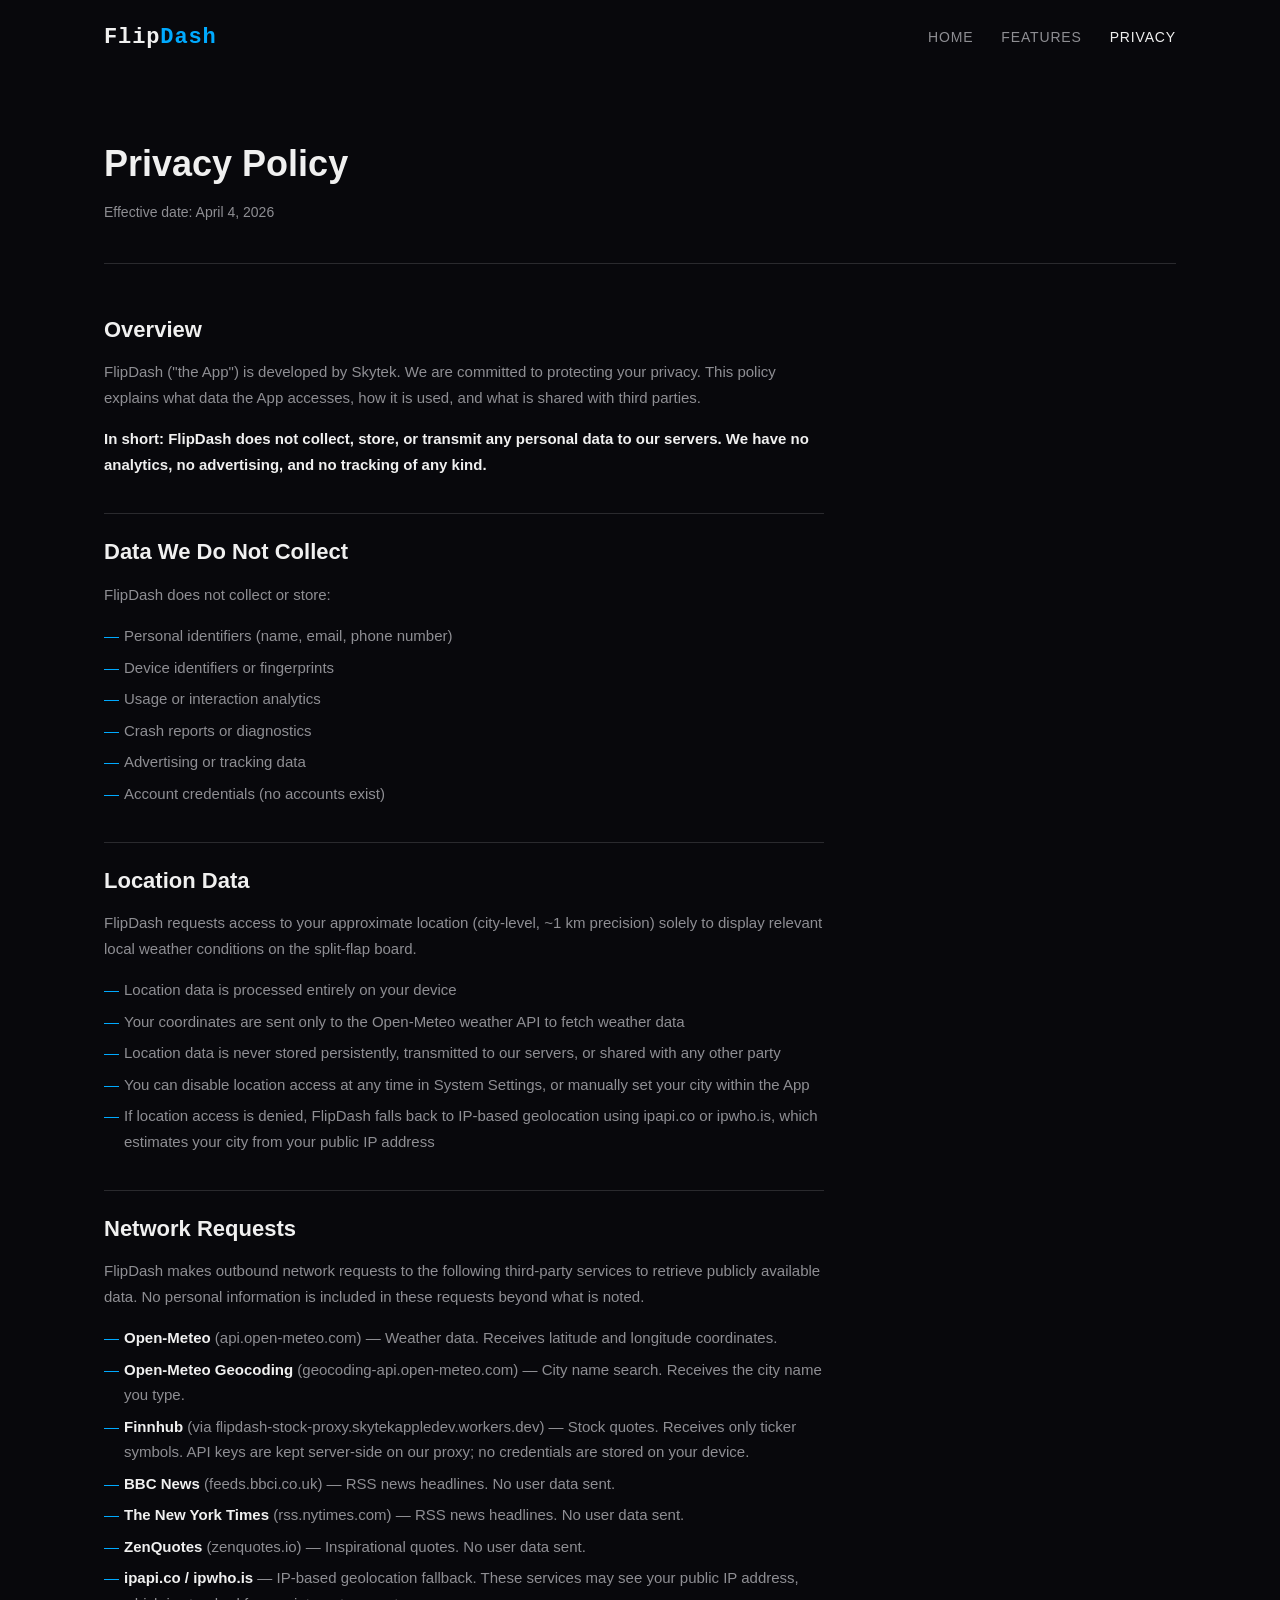
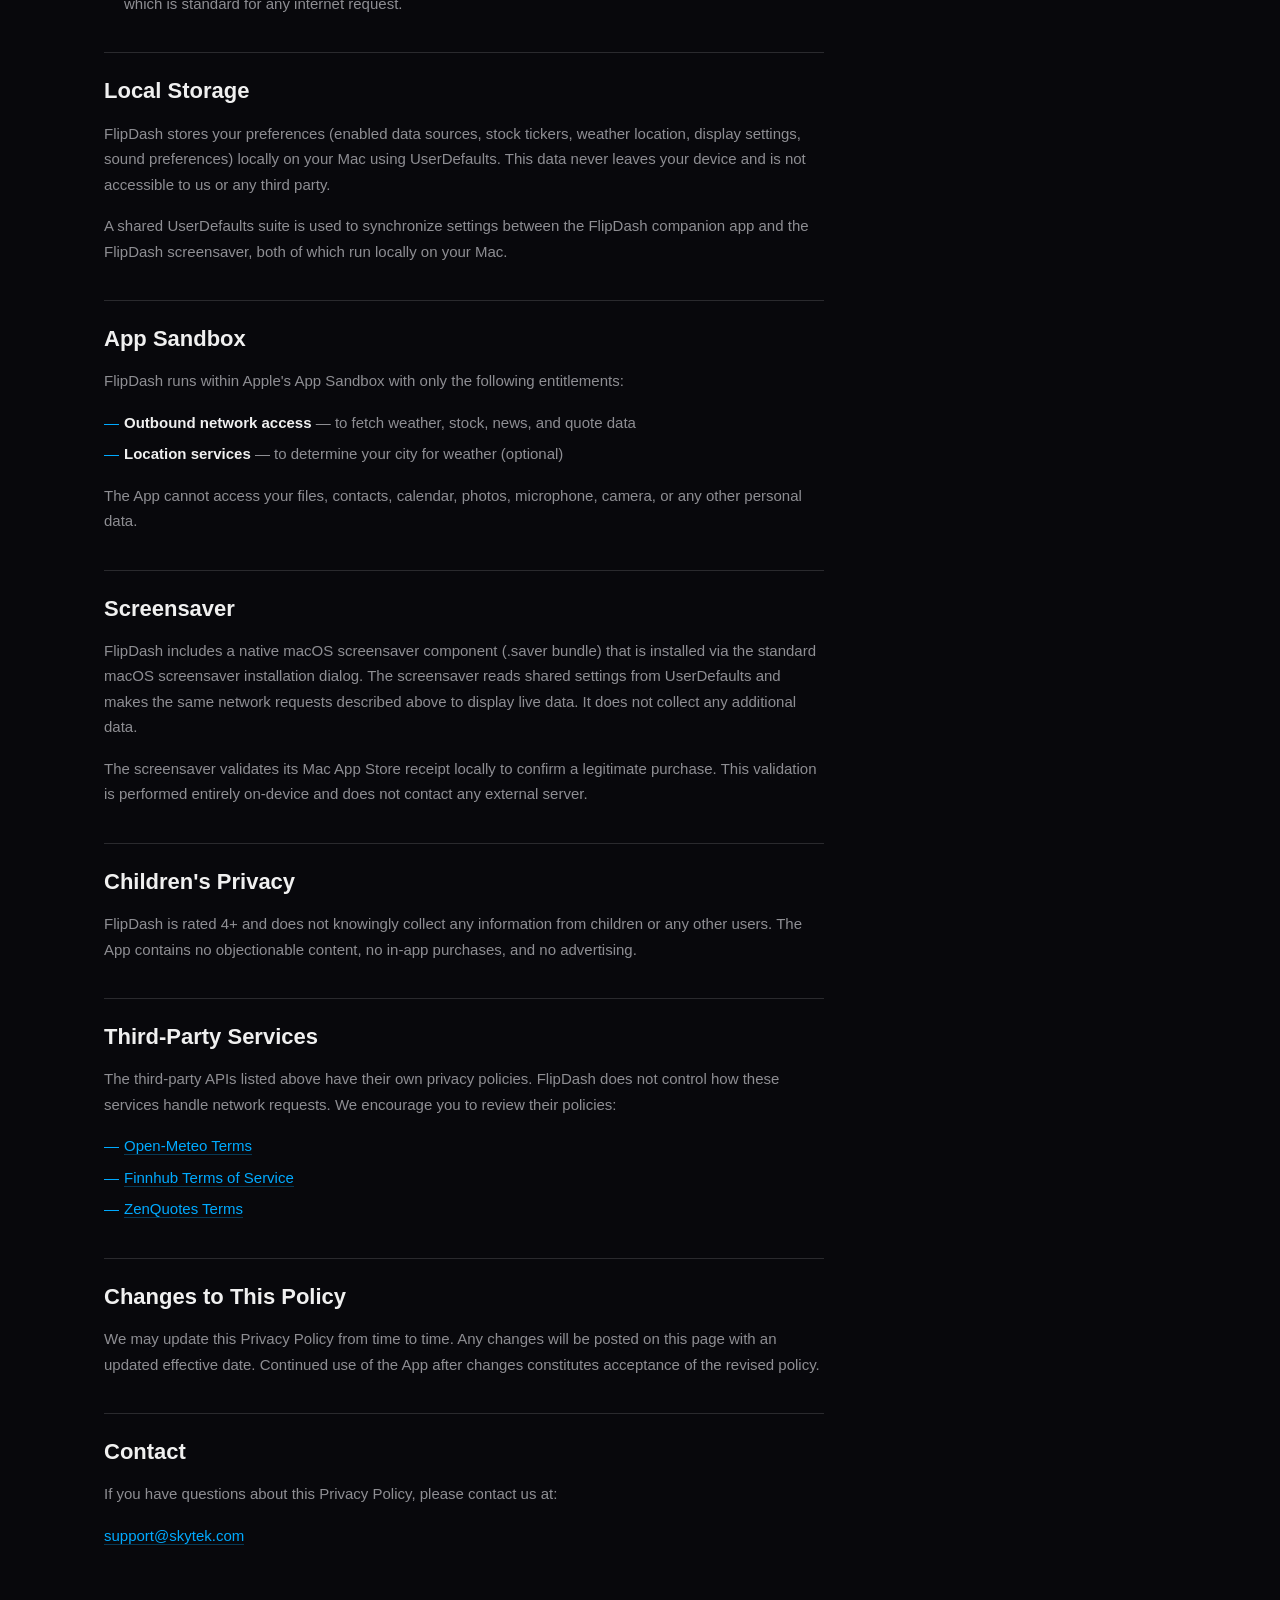
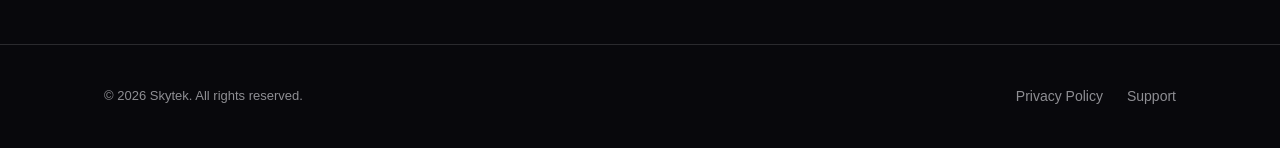
==== privacy.html @ 715c6bc6 "Add files via upload" ====
<!DOCTYPE html>
<html lang="en">
<head>
  <meta charset="UTF-8">
  <meta name="viewport" content="width=device-width, initial-scale=1.0">
  <title>Privacy Policy — FlipDash</title>
  <meta name="description" content="FlipDash privacy policy. We do not collect, store, or transmit any personal data.">
  <meta name="theme-color" content="#08080C">
  <link rel="stylesheet" href="style.css">
</head>
<body>

<!-- ====== Nav ====== -->
<header class="container">
  <nav class="site-nav">
    <a href="index.html" class="logo">Flip<span class="accent">Dash</span></a>
    <div class="nav-links">
      <a href="index.html">Home</a>
      <a href="index.html#features">Features</a>
      <a href="privacy.html" style="color:var(--text);">Privacy</a>
    </div>
  </nav>
</header>

<!-- ====== Page Header ====== -->
<div class="container">
  <div class="page-header">
    <h1>Privacy Policy</h1>
    <p class="date">Effective date: April 4, 2026</p>
  </div>
</div>

<!-- ====== Content ====== -->
<div class="container">
  <div class="prose">

    <h2>Overview</h2>
    <p>
      FlipDash ("the App") is developed by Skytek. We are committed to protecting your privacy. This policy explains what data the App accesses, how it is used, and what is shared with third parties.
    </p>
    <p>
      <strong>In short: FlipDash does not collect, store, or transmit any personal data to our servers. We have no analytics, no advertising, and no tracking of any kind.</strong>
    </p>

    <h2>Data We Do Not Collect</h2>
    <p>FlipDash does not collect or store:</p>
    <ul>
      <li>Personal identifiers (name, email, phone number)</li>
      <li>Device identifiers or fingerprints</li>
      <li>Usage or interaction analytics</li>
      <li>Crash reports or diagnostics</li>
      <li>Advertising or tracking data</li>
      <li>Account credentials (no accounts exist)</li>
    </ul>

    <h2>Location Data</h2>
    <p>
      FlipDash requests access to your approximate location (city-level, ~1 km precision) solely to display relevant local weather conditions on the split-flap board.
    </p>
    <ul>
      <li>Location data is processed entirely on your device</li>
      <li>Your coordinates are sent only to the Open-Meteo weather API to fetch weather data</li>
      <li>Location data is never stored persistently, transmitted to our servers, or shared with any other party</li>
      <li>You can disable location access at any time in System Settings, or manually set your city within the App</li>
      <li>If location access is denied, FlipDash falls back to IP-based geolocation using ipapi.co or ipwho.is, which estimates your city from your public IP address</li>
    </ul>

    <h2>Network Requests</h2>
    <p>
      FlipDash makes outbound network requests to the following third-party services to retrieve publicly available data. No personal information is included in these requests beyond what is noted.
    </p>
    <ul>
      <li><strong>Open-Meteo</strong> (api.open-meteo.com) — Weather data. Receives latitude and longitude coordinates.</li>
      <li><strong>Open-Meteo Geocoding</strong> (geocoding-api.open-meteo.com) — City name search. Receives the city name you type.</li>
      <li><strong>Finnhub</strong> (via flipdash-stock-proxy.skytekappledev.workers.dev) — Stock quotes. Receives only ticker symbols. API keys are kept server-side on our proxy; no credentials are stored on your device.</li>
      <li><strong>BBC News</strong> (feeds.bbci.co.uk) — RSS news headlines. No user data sent.</li>
      <li><strong>The New York Times</strong> (rss.nytimes.com) — RSS news headlines. No user data sent.</li>
      <li><strong>ZenQuotes</strong> (zenquotes.io) — Inspirational quotes. No user data sent.</li>
      <li><strong>ipapi.co / ipwho.is</strong> — IP-based geolocation fallback. These services may see your public IP address, which is standard for any internet request.</li>
    </ul>

    <h2>Local Storage</h2>
    <p>
      FlipDash stores your preferences (enabled data sources, stock tickers, weather location, display settings, sound preferences) locally on your Mac using UserDefaults. This data never leaves your device and is not accessible to us or any third party.
    </p>
    <p>
      A shared UserDefaults suite is used to synchronize settings between the FlipDash companion app and the FlipDash screensaver, both of which run locally on your Mac.
    </p>

    <h2>App Sandbox</h2>
    <p>
      FlipDash runs within Apple's App Sandbox with only the following entitlements:
    </p>
    <ul>
      <li><strong>Outbound network access</strong> — to fetch weather, stock, news, and quote data</li>
      <li><strong>Location services</strong> — to determine your city for weather (optional)</li>
    </ul>
    <p>
      The App cannot access your files, contacts, calendar, photos, microphone, camera, or any other personal data.
    </p>

    <h2>Screensaver</h2>
    <p>
      FlipDash includes a native macOS screensaver component (.saver bundle) that is installed via the standard macOS screensaver installation dialog. The screensaver reads shared settings from UserDefaults and makes the same network requests described above to display live data. It does not collect any additional data.
    </p>
    <p>
      The screensaver validates its Mac App Store receipt locally to confirm a legitimate purchase. This validation is performed entirely on-device and does not contact any external server.
    </p>

    <h2>Children's Privacy</h2>
    <p>
      FlipDash is rated 4+ and does not knowingly collect any information from children or any other users. The App contains no objectionable content, no in-app purchases, and no advertising.
    </p>

    <h2>Third-Party Services</h2>
    <p>
      The third-party APIs listed above have their own privacy policies. FlipDash does not control how these services handle network requests. We encourage you to review their policies:
    </p>
    <ul>
      <li><a href="https://open-meteo.com/en/terms" target="_blank" rel="noopener">Open-Meteo Terms</a></li>
      <li><a href="https://finnhub.io/terms-of-service" target="_blank" rel="noopener">Finnhub Terms of Service</a></li>
      <li><a href="https://zenquotes.io/terms" target="_blank" rel="noopener">ZenQuotes Terms</a></li>
    </ul>

    <h2>Changes to This Policy</h2>
    <p>
      We may update this Privacy Policy from time to time. Any changes will be posted on this page with an updated effective date. Continued use of the App after changes constitutes acceptance of the revised policy.
    </p>

    <h2>Contact</h2>
    <p>
      If you have questions about this Privacy Policy, please contact us at:
    </p>
    <p>
      <!-- Replace with your actual contact email -->
      <a href="mailto:support@skytek.com">support@skytek.com</a>
    </p>

  </div>
</div>

<!-- ====== Footer ====== -->
<footer>
  <div class="container">
    <div class="footer-inner">
      <div class="footer-copy">© 2026 Skytek. All rights reserved.</div>
      <div class="footer-links">
        <a href="privacy.html">Privacy Policy</a>
        <a href="mailto:support@skytek.com">Support</a>
      </div>
    </div>
  </div>
</footer>

</body>
</html>
---- style.css ----
/* ============================================================
   FlipDash — Airport-Themed Marketing Site
   ============================================================ */

/* --- Reset & Base --- */
*, *::before, *::after { box-sizing: border-box; margin: 0; padding: 0; }

:root {
  --bg:        #08080C;
  --bg-card:   #111116;
  --bg-tile:   #1C1C1E;
  --border:    #2A2A2E;
  --text:      #F0F0F0;
  --text-dim:  #8E8E93;
  --cyan:      #00AAFF;
  --teal:      #00FFCC;
  --green:     #00FF7F;
  --orange:    #FF4D00;
  --purple:    #AA00FF;
  --red:       #FF2D00;
  --yellow:    #FFCC00;
  --mono:      'SF Mono', 'Fira Code', 'JetBrains Mono', 'Cascadia Code', 'Consolas', monospace;
  --sans:      -apple-system, BlinkMacSystemFont, 'Inter', 'Segoe UI', Helvetica, Arial, sans-serif;
  --max-w:     1120px;
}

html { scroll-behavior: smooth; }

body {
  font-family: var(--sans);
  background: var(--bg);
  color: var(--text);
  line-height: 1.6;
  -webkit-font-smoothing: antialiased;
  overflow-x: hidden;
}

a { color: var(--cyan); text-decoration: none; transition: color .2s; }
a:hover { color: var(--teal); }

img { max-width: 100%; height: auto; display: block; }

/* --- Utility --- */
.container { max-width: var(--max-w); margin: 0 auto; padding: 0 24px; }
.sr-only { position: absolute; width: 1px; height: 1px; overflow: hidden; clip: rect(0,0,0,0); }

/* --- Top Bar (airport ticker strip) --- */
.top-bar {
  background: var(--bg-tile);
  border-bottom: 1px solid var(--border);
  padding: 10px 0;
  font-family: var(--mono);
  font-size: 13px;
  letter-spacing: .08em;
  color: var(--text-dim);
  text-transform: uppercase;
  overflow: hidden;
}
.top-bar .marquee {
  display: flex;
  gap: 48px;
  animation: marquee 30s linear infinite;
  white-space: nowrap;
}
.top-bar .marquee span { flex-shrink: 0; }
.top-bar .dot { color: var(--green); margin-right: 6px; }

@keyframes marquee {
  0%   { transform: translateX(0); }
  100% { transform: translateX(-50%); }
}

/* --- Nav --- */
.site-nav {
  display: flex;
  align-items: center;
  justify-content: space-between;
  padding: 20px 0;
}
.site-nav .logo {
  font-family: var(--mono);
  font-size: 22px;
  font-weight: 700;
  color: var(--text);
  letter-spacing: .04em;
}
.site-nav .logo .accent { color: var(--cyan); }
.nav-links { display: flex; gap: 28px; align-items: center; }
.nav-links a { font-size: 14px; font-weight: 500; color: var(--text-dim); text-transform: uppercase; letter-spacing: .06em; }
.nav-links a:hover { color: var(--text); }

/* --- Hero --- */
.hero {
  text-align: center;
  padding: 80px 0 60px;
  position: relative;
}
.hero::before {
  content: '';
  position: absolute;
  top: 0; left: 50%;
  transform: translateX(-50%);
  width: 600px; height: 600px;
  background: radial-gradient(circle, rgba(0,170,255,.08) 0%, transparent 70%);
  pointer-events: none;
}

.hero-badge {
  display: inline-flex;
  align-items: center;
  gap: 8px;
  background: rgba(0,170,255,.1);
  border: 1px solid rgba(0,170,255,.25);
  border-radius: 100px;
  padding: 6px 16px;
  font-size: 13px;
  font-weight: 600;
  color: var(--cyan);
  text-transform: uppercase;
  letter-spacing: .08em;
  margin-bottom: 28px;
}

/* --- Split-flap title --- */
.flap-title {
  display: flex;
  justify-content: center;
  flex-wrap: wrap;
  gap: 6px;
  margin-bottom: 24px;
}
.flap-char {
  display: inline-flex;
  align-items: center;
  justify-content: center;
  width: 52px; height: 64px;
  background: var(--bg-tile);
  border: 1px solid var(--border);
  border-radius: 4px;
  font-family: var(--mono);
  font-size: 36px;
  font-weight: 700;
  color: #fff;
  position: relative;
  box-shadow: 0 2px 8px rgba(0,0,0,.4);
}
.flap-char::after {
  content: '';
  position: absolute;
  left: 0; right: 0;
  top: 50%;
  height: 1px;
  background: rgba(0,0,0,.6);
}
.flap-char.space { background: transparent; border-color: transparent; box-shadow: none; width: 20px; }

.hero-sub {
  font-size: 20px;
  color: var(--text-dim);
  max-width: 620px;
  margin: 0 auto 36px;
  line-height: 1.5;
}

/* --- CTA buttons --- */
.cta-group { display: flex; justify-content: center; gap: 16px; flex-wrap: wrap; }

.btn {
  display: inline-flex;
  align-items: center;
  gap: 8px;
  padding: 14px 28px;
  border-radius: 10px;
  font-size: 15px;
  font-weight: 600;
  border: none;
  cursor: pointer;
  transition: transform .15s, box-shadow .2s;
}
.btn:hover { transform: translateY(-1px); }

.btn-primary {
  background: #fff;
  color: #000;
  box-shadow: 0 4px 20px rgba(255,255,255,.1);
}
.btn-primary:hover { color: #000; box-shadow: 0 4px 28px rgba(255,255,255,.15); }

.btn-outline {
  background: transparent;
  color: var(--text);
  border: 1px solid var(--border);
}
.btn-outline:hover { border-color: var(--text-dim); color: #fff; }

.btn svg { width: 20px; height: 20px; flex-shrink: 0; }

/* --- Hero Screenshot --- */
.hero-screenshot {
  margin: 60px auto 0;
  max-width: 960px;
  border-radius: 12px;
  overflow: hidden;
  border: 1px solid var(--border);
  box-shadow: 0 20px 80px rgba(0,0,0,.5), 0 0 120px rgba(0,170,255,.06);
  position: relative;
}
.hero-screenshot img { width: 100%; display: block; }
.screenshot-placeholder {
  width: 100%;
  aspect-ratio: 16/10;
  background: linear-gradient(135deg, var(--bg-tile) 0%, #0f0f14 100%);
  display: flex;
  align-items: center;
  justify-content: center;
  font-family: var(--mono);
  font-size: 14px;
  color: var(--text-dim);
  letter-spacing: .06em;
}

/* --- Section shared --- */
section { padding: 80px 0; }
section + section { border-top: 1px solid var(--border); }

.section-label {
  font-family: var(--mono);
  font-size: 12px;
  text-transform: uppercase;
  letter-spacing: .14em;
  color: var(--cyan);
  margin-bottom: 12px;
}

.section-title {
  font-size: 36px;
  font-weight: 700;
  line-height: 1.2;
  margin-bottom: 16px;
}

.section-desc {
  font-size: 17px;
  color: var(--text-dim);
  max-width: 640px;
  line-height: 1.6;
}

/* --- Departure Board (data sources) --- */
.board {
  margin-top: 48px;
  background: var(--bg-tile);
  border: 1px solid var(--border);
  border-radius: 10px;
  overflow: hidden;
}
.board-header {
  display: grid;
  grid-template-columns: 60px 1fr 1fr 100px;
  padding: 12px 20px;
  background: rgba(0,0,0,.3);
  border-bottom: 1px solid var(--border);
  font-family: var(--mono);
  font-size: 11px;
  text-transform: uppercase;
  letter-spacing: .1em;
  color: var(--text-dim);
}
.board-row {
  display: grid;
  grid-template-columns: 60px 1fr 1fr 100px;
  padding: 16px 20px;
  border-bottom: 1px solid rgba(255,255,255,.04);
  align-items: center;
  transition: background .2s;
}
.board-row:last-child { border-bottom: none; }
.board-row:hover { background: rgba(255,255,255,.02); }

.board-icon {
  font-size: 24px;
  line-height: 1;
}
.board-source {
  font-weight: 600;
  font-size: 15px;
}
.board-detail {
  font-size: 14px;
  color: var(--text-dim);
}
.board-status {
  font-family: var(--mono);
  font-size: 12px;
  text-transform: uppercase;
  letter-spacing: .06em;
  text-align: right;
}
.status-live { color: var(--green); }

/* --- Feature Cards --- */
.features-grid {
  display: grid;
  grid-template-columns: repeat(3, 1fr);
  gap: 20px;
  margin-top: 48px;
}

.feature-card {
  background: var(--bg-card);
  border: 1px solid var(--border);
  border-radius: 12px;
  padding: 28px 24px;
  transition: border-color .2s, transform .2s;
}
.feature-card:hover {
  border-color: var(--cyan);
  transform: translateY(-2px);
}

.feature-icon {
  width: 44px; height: 44px;
  border-radius: 10px;
  display: flex;
  align-items: center;
  justify-content: center;
  font-size: 22px;
  margin-bottom: 16px;
}

.feature-card h3 {
  font-size: 17px;
  font-weight: 600;
  margin-bottom: 8px;
}
.feature-card p {
  font-size: 14px;
  color: var(--text-dim);
  line-height: 1.55;
}

/* Icon background colors */
.icon-cyan   { background: rgba(0,170,255,.12); }
.icon-teal   { background: rgba(0,255,204,.12); }
.icon-green  { background: rgba(0,255,127,.12); }
.icon-orange { background: rgba(255,77,0,.12); }
.icon-purple { background: rgba(170,0,255,.12); }
.icon-yellow { background: rgba(255,204,0,.12); }

/* --- Flip Animation Section --- */
.flip-demo {
  display: flex;
  justify-content: center;
  gap: 8px;
  margin: 40px 0;
}
.flip-demo .flap-char {
  width: 44px; height: 54px;
  font-size: 28px;
  animation: flipIn .6s ease-out backwards;
}
.flip-demo .flap-char:nth-child(1)  { animation-delay: .1s; }
.flip-demo .flap-char:nth-child(2)  { animation-delay: .15s; }
.flip-demo .flap-char:nth-child(3)  { animation-delay: .2s; }
.flip-demo .flap-char:nth-child(4)  { animation-delay: .25s; }
.flip-demo .flap-char:nth-child(5)  { animation-delay: .3s; }
.flip-demo .flap-char:nth-child(6)  { animation-delay: .35s; }
.flip-demo .flap-char:nth-child(7)  { animation-delay: .4s; }
.flip-demo .flap-char:nth-child(8)  { animation-delay: .45s; }
.flip-demo .flap-char:nth-child(9)  { animation-delay: .5s; }
.flip-demo .flap-char:nth-child(10) { animation-delay: .55s; }
.flip-demo .flap-char:nth-child(11) { animation-delay: .6s; }
.flip-demo .flap-char:nth-child(12) { animation-delay: .65s; }

@keyframes flipIn {
  0%   { transform: rotateX(90deg); opacity: 0; }
  100% { transform: rotateX(0); opacity: 1; }
}

/* --- Two-column feature --- */
.split {
  display: grid;
  grid-template-columns: 1fr 1fr;
  gap: 60px;
  align-items: center;
}
.split-visual {
  border-radius: 12px;
  overflow: hidden;
  border: 1px solid var(--border);
  box-shadow: 0 10px 40px rgba(0,0,0,.3);
}
.split-visual .screenshot-placeholder { aspect-ratio: 4/3; }

/* --- Accent bar decoration --- */
.accent-strip {
  display: flex;
  gap: 6px;
  margin-bottom: 20px;
}
.accent-strip span {
  width: 8px; height: 8px;
  border-radius: 2px;
}

/* --- Stats row --- */
.stats {
  display: grid;
  grid-template-columns: repeat(4, 1fr);
  gap: 20px;
  margin-top: 48px;
}
.stat {
  text-align: center;
  padding: 24px;
  background: var(--bg-card);
  border: 1px solid var(--border);
  border-radius: 10px;
}
.stat-value {
  font-family: var(--mono);
  font-size: 32px;
  font-weight: 700;
  color: var(--cyan);
}
.stat-label {
  font-size: 13px;
  color: var(--text-dim);
  margin-top: 4px;
  text-transform: uppercase;
  letter-spacing: .06em;
}

/* --- CTA banner --- */
.cta-banner {
  text-align: center;
  padding: 80px 0;
  position: relative;
}
.cta-banner::before {
  content: '';
  position: absolute;
  top: 50%; left: 50%;
  transform: translate(-50%, -50%);
  width: 500px; height: 500px;
  background: radial-gradient(circle, rgba(0,170,255,.06) 0%, transparent 70%);
  pointer-events: none;
}
.cta-banner .section-title { margin-bottom: 12px; }
.cta-banner .section-desc { margin: 0 auto 32px; text-align: center; }

/* --- Footer --- */
footer {
  border-top: 1px solid var(--border);
  padding: 40px 0;
}
.footer-inner {
  display: flex;
  justify-content: space-between;
  align-items: center;
  flex-wrap: wrap;
  gap: 16px;
}
.footer-links { display: flex; gap: 24px; }
.footer-links a { font-size: 14px; color: var(--text-dim); }
.footer-links a:hover { color: var(--text); }
.footer-copy {
  font-size: 13px;
  color: var(--text-dim);
}

/* --- Privacy page --- */
.page-header {
  padding: 60px 0 40px;
  border-bottom: 1px solid var(--border);
}
.page-header h1 {
  font-size: 36px;
  font-weight: 700;
  margin-bottom: 8px;
}
.page-header .date {
  font-size: 14px;
  color: var(--text-dim);
}

.prose {
  padding: 48px 0 80px;
  max-width: 720px;
}
.prose h2 {
  font-size: 22px;
  font-weight: 600;
  margin: 36px 0 12px;
  padding-top: 20px;
  border-top: 1px solid var(--border);
}
.prose h2:first-child { border-top: none; padding-top: 0; margin-top: 0; }
.prose p {
  font-size: 15px;
  color: var(--text-dim);
  line-height: 1.7;
  margin-bottom: 16px;
}
.prose ul {
  list-style: none;
  padding: 0;
  margin-bottom: 16px;
}
.prose ul li {
  font-size: 15px;
  color: var(--text-dim);
  line-height: 1.7;
  padding-left: 20px;
  position: relative;
  margin-bottom: 6px;
}
.prose ul li::before {
  content: '—';
  position: absolute;
  left: 0;
  color: var(--cyan);
}
.prose strong { color: var(--text); font-weight: 600; }
.prose a { border-bottom: 1px solid rgba(0,170,255,.3); }
.prose a:hover { border-bottom-color: var(--cyan); }

/* --- Responsive --- */
@media (max-width: 900px) {
  .features-grid { grid-template-columns: repeat(2, 1fr); }
  .split { grid-template-columns: 1fr; gap: 40px; }
  .stats { grid-template-columns: repeat(2, 1fr); }
  .board-header, .board-row { grid-template-columns: 48px 1fr 1fr 80px; font-size: 13px; }
  .flap-char { width: 40px; height: 50px; font-size: 26px; }
  .section-title { font-size: 28px; }
}

@media (max-width: 600px) {
  .features-grid { grid-template-columns: 1fr; }
  .stats { grid-template-columns: 1fr 1fr; }
  .board-header, .board-row { grid-template-columns: 40px 1fr 80px; }
  .board-detail { display: none; }
  .flap-char { width: 30px; height: 40px; font-size: 20px; }
  .flap-char.space { width: 12px; }
  .hero { padding: 48px 0 36px; }
  .hero-sub { font-size: 17px; }
  section { padding: 48px 0; }
  .site-nav .logo { font-size: 18px; }
  .nav-links a { font-size: 12px; }
  .nav-links { gap: 16px; }
}
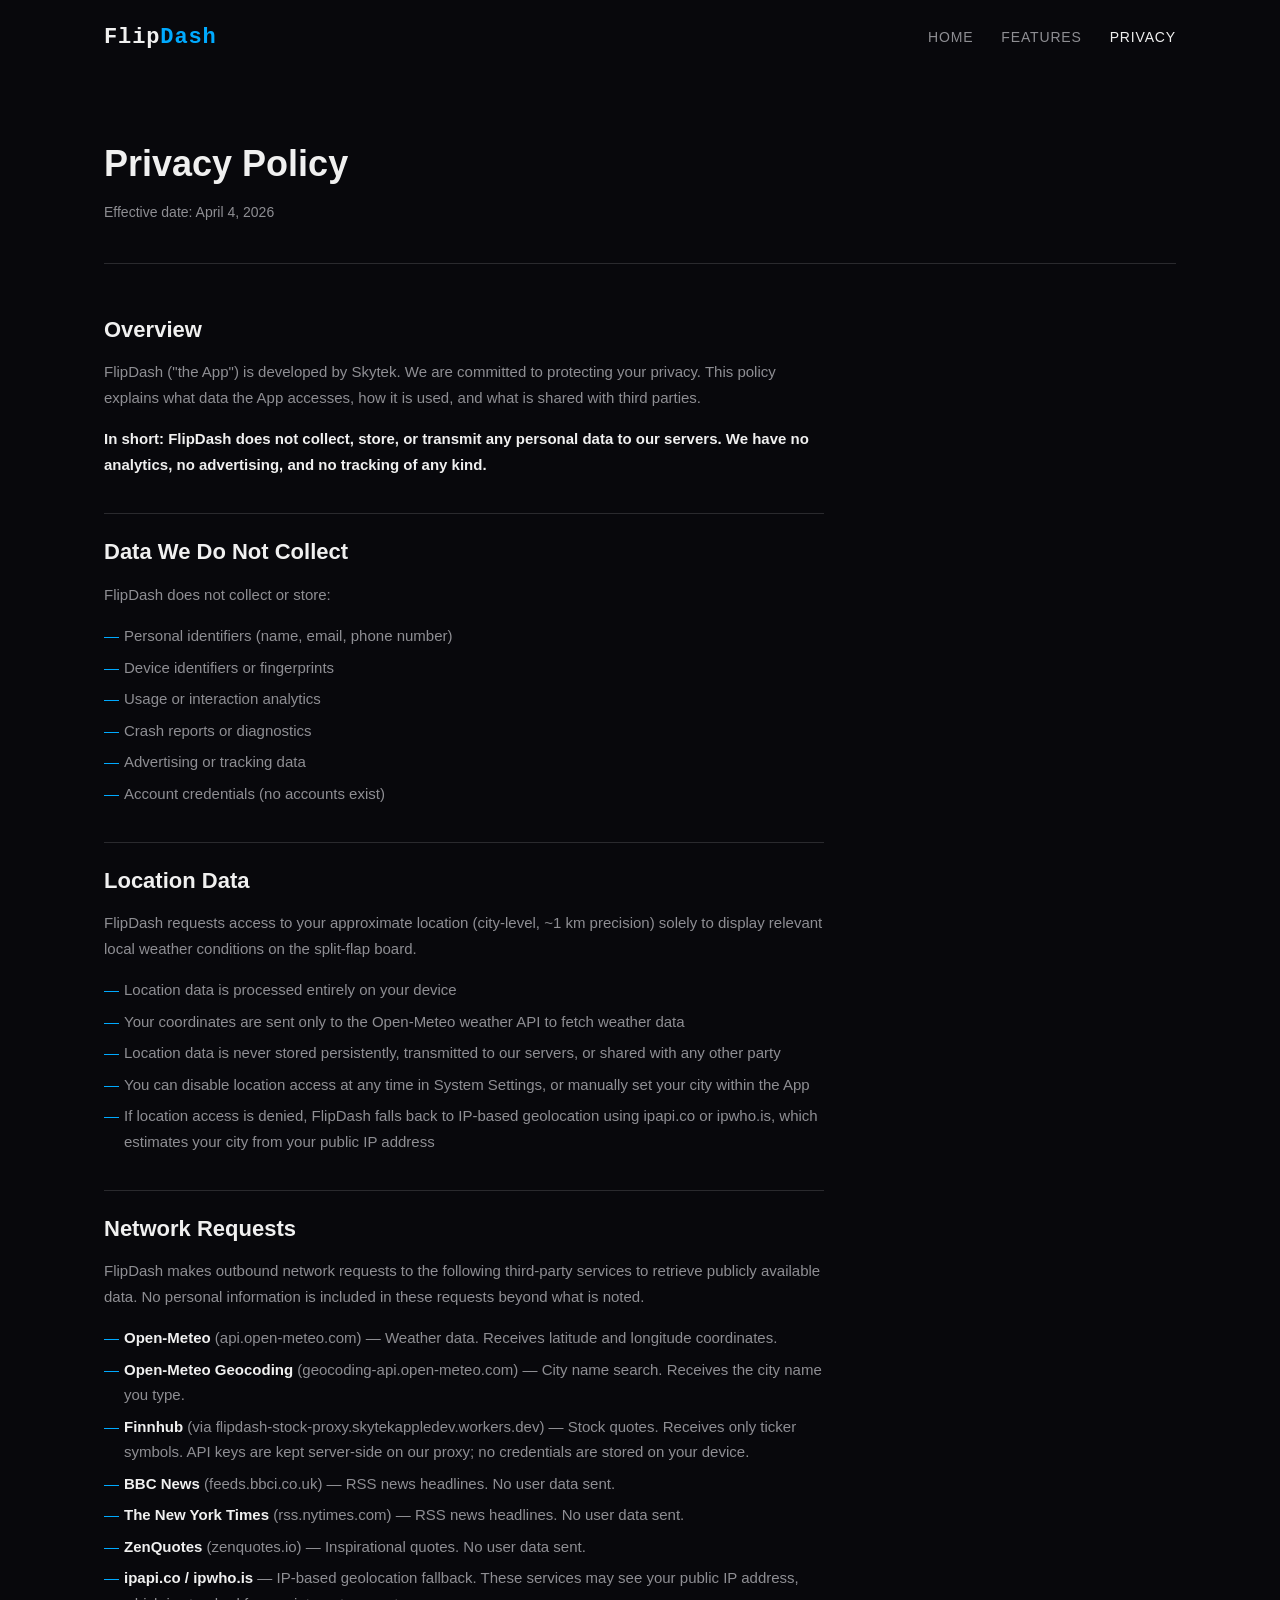
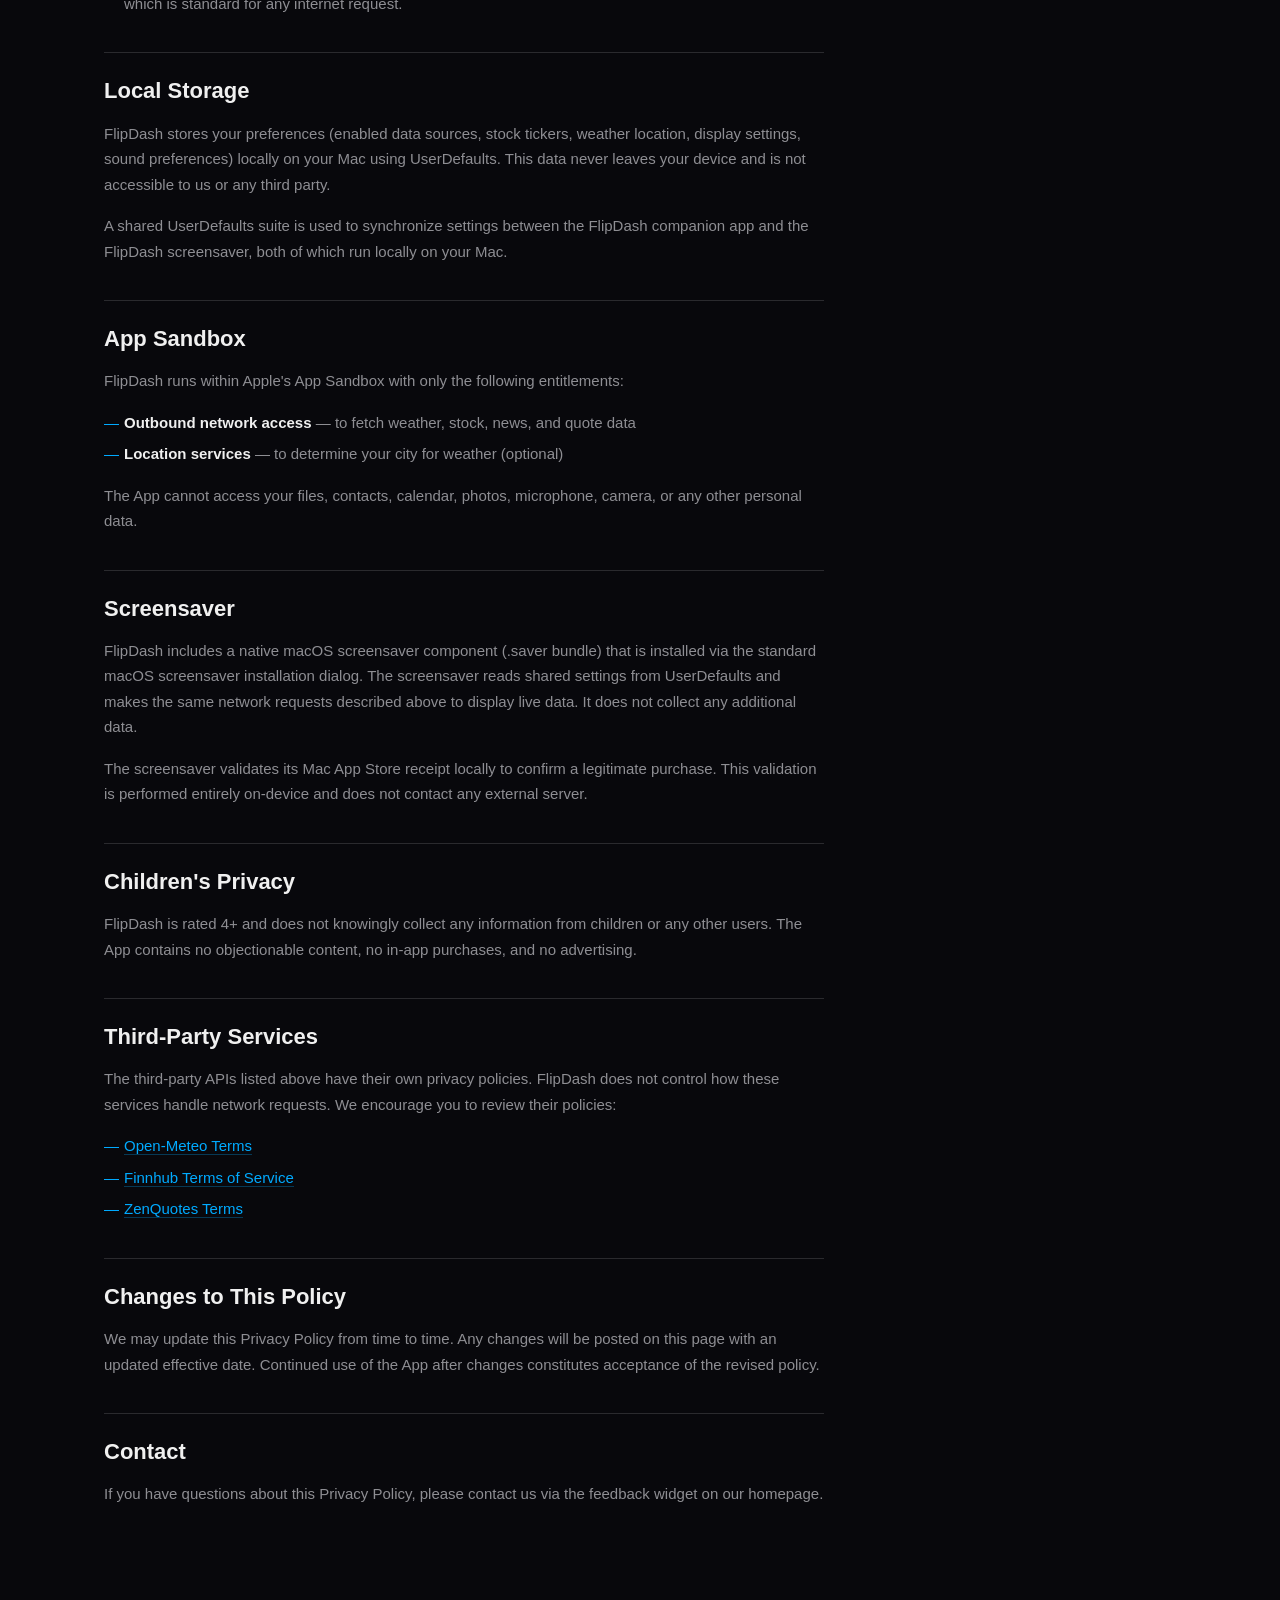
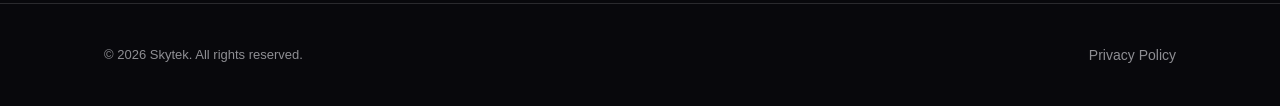
==== commit e3a8315c: "Add files via upload" ====
--- a/privacy.html
+++ b/privacy.html
@@ -129,11 +129,7 @@
 
     <h2>Contact</h2>
     <p>
-      If you have questions about this Privacy Policy, please contact us at:
-    </p>
-    <p>
-      <!-- Replace with your actual contact email -->
-      <a href="mailto:support@skytek.com">support@skytek.com</a>
+      If you have questions about this Privacy Policy, please contact us via the feedback widget on our homepage.
     </p>
 
   </div>
@@ -146,11 +142,24 @@
       <div class="footer-copy">© 2026 Skytek. All rights reserved.</div>
       <div class="footer-links">
         <a href="privacy.html">Privacy Policy</a>
-        <a href="mailto:support@skytek.com">Support</a>
       </div>
     </div>
   </div>
 </footer>
 
+<script type="text/javascript">
+    window.doorbellOptions = {
+        "id": "14679",
+        "appKey": "h3DoKgrJiIfwWoEUzotevNgvV6VljNT7G2W1P3FzHYqv9N8RBygwTGoxZ9gQVYta"
+    };
+    (function(w, d, t) {
+        var hasLoaded = false;
+        function l() { if (hasLoaded) { return; } hasLoaded = true; window.doorbellOptions.windowLoaded = true; var g = d.createElement(t);g.id = 'doorbellScript';g.type = 'text/javascript';g.crossorigin = 'anonymous';g.async = true;g.src = 'https://embed.doorbell.io/button/'+window.doorbellOptions['id']+'?t='+(new Date().getTime());(d.getElementsByTagName('head')[0]||d.getElementsByTagName('body')[0]).appendChild(g); }
+        if (w.attachEvent) { w.attachEvent('onload', l); } else if (w.addEventListener) { w.addEventListener('load', l, false); } else { l(); }
+        if (d.readyState == 'complete') { l(); }
+    }(window, document, 'script'));
+</script>
+
 </body>
 </html>
+
